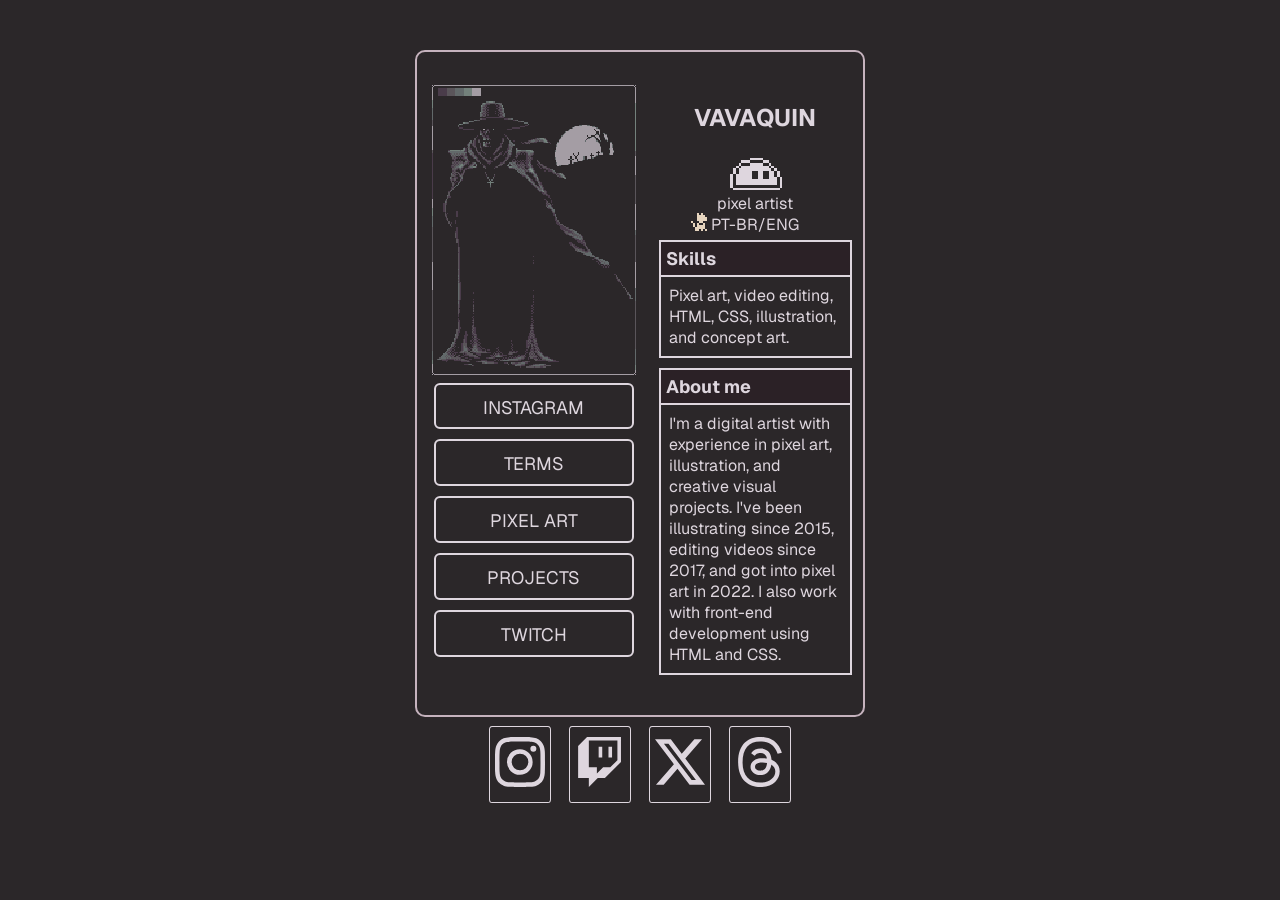
==== index.html @ b7ee1f18 "Update and rename card.html to index.html" ====
<!DOCTYPE html>
<html lang="en">
<head>
    <link rel="icon" href="https://vavaquin.github.io/Index/images/srime.gif" type="image/gif">
    <link rel="preconnect" href="https://fonts.googleapis.com">
    <link rel="preconnect" href="https://fonts.gstatic.com" crossorigin>
    <link href="https://fonts.googleapis.com/css2?family=Geist:wght@100..900&display=swap" rel="stylesheet">
    <link rel="stylesheet" href="style2.css">
    <meta charset="UTF-8">
    <meta name="viewport" content="width=device-width, initial-scale=1.0">
    <title>vavaquin</title>
</head>
<body>

    <!-- <header class="flex-row">
        <div id="menu" class="flex-row">
            <a href="">INSTAGRAM</a>
            <a href="">TWITCH</a>
            <a href="">PIXEL ART</a>
            <a href="">PROJECTS</a>

        </div>
    </header> -->
    <section id="principal" class="flex-row">

        <div id="primeira-fileira" class="flex-column">
             <img class="banner" src="img/cav2.png" alt="">
             <div class="flex-column">
                <a class="button" href="https://www.instagram.com/vavaquin/">INSTAGRAM</a>
                <a class="button" href="">TERMS</a>
            </div>
            <div class="flex-column">
                <a class="button" href="https://vavaquin.github.io/Index/index.html">PIXEL ART</a>
                <a class="button" href="https://vavaquin.github.io/Index/project.html">PROJECTS</a>
                <a class="button" href="https://www.twitch.tv/vavaquin">TWITCH</a>
            </div>
        </div>

        <div id="segunda-fileira" class="flex-column">
            <div class="menu-texto">
                <h1>VAVAQUIN</h1>
                <img class="slime" src="img/1bitslime1.png" alt="">
                <p>pixel artist</p>
                <p class="teste22"><img class="dogin" src="img/dogin.png" alt="">PT-BR/ENG</p>
            </div>
            <div class="menu-texto2">
                <h2>Skills</h2>
                <p>Pixel art, video editing, HTML, CSS, illustration, and concept art.</p>
            </div>
            <div class="menu-texto2">
                <h2>About me</h2>
                <p>I'm a digital artist with experience in pixel art, illustration, and creative visual projects. I've been illustrating since 2015, editing videos since 2017, and got into pixel art in 2022. I also work with front-end development using HTML and CSS.</p>
            </div>
        </div>
        
    </section>
    <div id="inferior" class="flex-row">
            <a class="icon" href="https://www.instagram.com/vavaquin/">
                <svg xmlns="http://www.w3.org/2000/svg" width="50" height="60" fill="#ded6de" class="teste" viewBox="0 0 16 16">
  <path d="M8 0C5.829 0 5.556.01 4.703.048 3.85.088 3.269.222 2.76.42a3.9 3.9 0 0 0-1.417.923A3.9 3.9 0 0 0 .42 2.76C.222 3.268.087 3.85.048 4.7.01 5.555 0 5.827 0 8.001c0 2.172.01 2.444.048 3.297.04.852.174 1.433.372 1.942.205.526.478.972.923 1.417.444.445.89.719 1.416.923.51.198 1.09.333 1.942.372C5.555 15.99 5.827 16 8 16s2.444-.01 3.298-.048c.851-.04 1.434-.174 1.943-.372a3.9 3.9 0 0 0 1.416-.923c.445-.445.718-.891.923-1.417.197-.509.332-1.09.372-1.942C15.99 10.445 16 10.173 16 8s-.01-2.445-.048-3.299c-.04-.851-.175-1.433-.372-1.941a3.9 3.9 0 0 0-.923-1.417A3.9 3.9 0 0 0 13.24.42c-.51-.198-1.092-.333-1.943-.372C10.443.01 10.172 0 7.998 0zm-.717 1.442h.718c2.136 0 2.389.007 3.232.046.78.035 1.204.166 1.486.275.373.145.64.319.92.599s.453.546.598.92c.11.281.24.705.275 1.485.039.843.047 1.096.047 3.231s-.008 2.389-.047 3.232c-.035.78-.166 1.203-.275 1.485a2.5 2.5 0 0 1-.599.919c-.28.28-.546.453-.92.598-.28.11-.704.24-1.485.276-.843.038-1.096.047-3.232.047s-2.39-.009-3.233-.047c-.78-.036-1.203-.166-1.485-.276a2.5 2.5 0 0 1-.92-.598 2.5 2.5 0 0 1-.6-.92c-.109-.281-.24-.705-.275-1.485-.038-.843-.046-1.096-.046-3.233s.008-2.388.046-3.231c.036-.78.166-1.204.276-1.486.145-.373.319-.64.599-.92s.546-.453.92-.598c.282-.11.705-.24 1.485-.276.738-.034 1.024-.044 2.515-.045zm4.988 1.328a.96.96 0 1 0 0 1.92.96.96 0 0 0 0-1.92m-4.27 1.122a4.109 4.109 0 1 0 0 8.217 4.109 4.109 0 0 0 0-8.217m0 1.441a2.667 2.667 0 1 1 0 5.334 2.667 2.667 0 0 1 0-5.334"/></svg>
            </a>
                        <a class="icon" href="https://www.twitch.tv/vavaquin">
                <svg xmlns="http://www.w3.org/2000/svg" width="50" height="60" fill="#ded6de" class="teste" viewBox="0 0 16 16">
  <path d="M3.857 0 1 2.857v10.286h3.429V16l2.857-2.857H9.57L14.714 8V0zm9.714 7.429-2.285 2.285H9l-2 2v-2H4.429V1.143h9.142z"/>
  <path d="M11.857 3.143h-1.143V6.57h1.143zm-3.143 0H7.571V6.57h1.143z"/>
</svg>
            </a>
                                    <a class="icon" href="https://x.com/Vavaquin">
                <svg xmlns="http://www.w3.org/2000/svg" width="50" height="60" fill="#ded6de" class="teste" viewBox="0 0 16 16">
  <path d="M12.6.75h2.454l-5.36 6.142L16 15.25h-4.937l-3.867-5.07-4.425 5.07H.316l5.733-6.57L0 .75h5.063l3.495 4.633L12.601.75Zm-.86 13.028h1.36L4.323 2.145H2.865z"/>
</svg>
            </a>
                                                <a class="icon" href="https://www.threads.com/@vavaquin">
                <svg xmlns="http://www.w3.org/2000/svg" width="50" height="60" fill="#ded6de" class="teste" viewBox="0 0 16 16">
   <path d="M6.321 6.016c-.27-.18-1.166-.802-1.166-.802.756-1.081 1.753-1.502 3.132-1.502.975 0 1.803.327 2.394.948s.928 1.509 1.005 2.644q.492.207.905.484c1.109.745 1.719 1.86 1.719 3.137 0 2.716-2.226 5.075-6.256 5.075C4.594 16 1 13.987 1 7.994 1 2.034 4.482 0 8.044 0 9.69 0 13.55.243 15 5.036l-1.36.353C12.516 1.974 10.163 1.43 8.006 1.43c-3.565 0-5.582 2.171-5.582 6.79 0 4.143 2.254 6.343 5.63 6.343 2.777 0 4.847-1.443 4.847-3.556 0-1.438-1.208-2.127-1.27-2.127-.236 1.234-.868 3.31-3.644 3.31-1.618 0-3.013-1.118-3.013-2.582 0-2.09 1.984-2.847 3.55-2.847.586 0 1.294.04 1.663.114 0-.637-.54-1.728-1.9-1.728-1.25 0-1.566.405-1.967.868ZM8.716 8.19c-2.04 0-2.304.87-2.304 1.416 0 .878 1.043 1.168 1.6 1.168 1.02 0 2.067-.282 2.232-2.423a6.2 6.2 0 0 0-1.528-.161"/>
</svg>
            </a>
        </div>

    
</body>
</html>
---- style2.css ----
:root{
    --cortom01: #2b2729;
    --cortom0: #2b2126;
    --cortom1: #4a3c4a;
    --cortom2: #5a555a;
    --cortom3: #62696a;
    --cortom4: #62696a;
    --cortom5: #a49da4;
    --cortom6: #c5b2bd;
    --cortom7: #ded6de;
    --back1: #181319;
    --back2: #191014;
}
*{
    box-sizing: border-box;
}
body {
    background-color: var(--cortom01);
    font-family: 'Geist', sans-serif;
    margin: 0 auto;
    color: var(--cortom7);
    font-family: 'Geist', sans-serif;

}
/* body {
    background: linear-gradient(270deg, var(--cortom0), var(--cortom01), var(--back1), var(--back2));
    background-size: 1400% 1400%;
    margin: 0 auto;
    font-family: 'Geist', sans-serif;
    animation: gradientAnimation 60s ease infinite;
    color: var(--cortom7);
} */
@keyframes gradientAnimation {
    0% {
      background-position: 0% 50%;
    }
    50% {
      background-position: 100% 50%;
    }
    100% {
      background-position: 0% 50%;
    }
  }
a{
    color: var(--cortom7);
    text-decoration: none;
    margin: 15px;
    font-size: large;
}

header{
    position: relative;
    width: 100%;
    display: flex;
    flex-direction: row;
    align-items: center;
    justify-content: flex-end;
    /* border: var(--cortom6) 2px solid; */
    border-radius: 10px;
    height: 60px;

}

#menu{
    display: flex;
    justify-content: center;
    width: 90vw;
}

header a{
    color: var(--cortom5);
}
header a:hover{
    color: var(--cortom7);
}

header img{
    display: block;
    max-width: 60px;
    position: absolute;
    left: 5%;
}


.flex-row{
    display: flex;
    flex-direction: row;
    justify-content: center;
    align-items: center;
}

.flex-column{
    display: flex;
    flex-direction: column;
    justify-content: center;
    align-items: center;
}



section{
    width: 450px;
    margin: 0 auto;
    margin-top: 50px;
    border: var(--cortom6) 2px solid;
    border-radius: 10px;
    padding: 30px;


}

section .banner{
    width: 100%;
    transition: transform 800ms;
    image-rendering: pixelated;
    border-radius: 5px;
}

.menu-texto{
    /* position: relative; */
    display: flex;
    margin: 0 auto;
    flex-direction: column;
    justify-content: center;
    align-items: center;
    gap: 0;
    margin-bottom: 5px;
}
.menu-texto h1{
    margin-bottom: 0px;
}
.menu-texto p{
    margin: 0;
}
.menu-texto2{
    display: flex;
    flex-direction: column;
    justify-content: center;
    align-items: flex-start;
    width: 100%;
    margin-bottom: 10px;

    border: var(--cortom7) 2px solid;
}
.menu-texto2 h2{
    background-color: var(--cortom0);
    margin: 0;
    padding: 5px;
    font-size: large;
    width: 100%;
    border-bottom: var(--cortom7) 2px solid;
}
.menu-texto2 p{
    padding: 5px;
}
.button{
    display: inline-block;
    color: var(--cortom7);
    width: 200px;
    background-color: rgba(0, 0, 0, 0);
    height: 2.6em;
    line-height: 2.5em;
    margin: 5px;
    position: relative;
    cursor: pointer;
    overflow: hidden;
    border: 2px solid var(--cortom7);
    transform: color 500ms;
    z-index: 1;
    border-radius: 6px;
    text-align: center;
}
.button:before {
    content: "";
    position: absolute;
    z-index: -1;
    background-color: var(--cortom7);
    height: 150px;
    width: 200px;
    border-radius: 00%;
    
}
.button:hover {
transition: color 700ms;
 color: var(--cortom1);;
}
.button:before {
  top: 100%;
  left: 0%;
  transition: all 0.7s;
  
}

#primeira-fileira{
    flex: 1 0 50%;

}
#segunda-fileira{
    flex: 1 0 50%;
}

.button:hover:before {
    top: -0px;
    left: -0px;
}
.button:active:before {
    background-color: var(--cortom5);
    transition: background 0s;
}
#contact{
    height: 60px;
    line-height: 25px;
}

.icon{
    background-color: var(--cortom01);
    padding: 5px;
    border: var(--cortom7) 1px solid;
    border-radius: 5%;
}
#principal{
    gap: 20px;
    align-items: start;
}

#inferior a{
    margin: 9px;
    transition: transform 200ms;
}
#inferior a:hover{
    transform: scale(1.05);
}
.slime{
    width: 60px;
    image-rendering: pixelated;
}


@media (max-width: 600px) {
    header img{
        display: none;
    }
}

p{
    margin: 3px;
}
.teste22{
    position: relative;
}

.dogin{
    image-rendering: pixelated;
    width: 20px;
    position: absolute;
    left: -22px;
    top: -5px;
    transition: transform 1200ms;
}
.dogin:hover{
    content: url(img/dogin2.png);
    transform: scale(1.1);
}
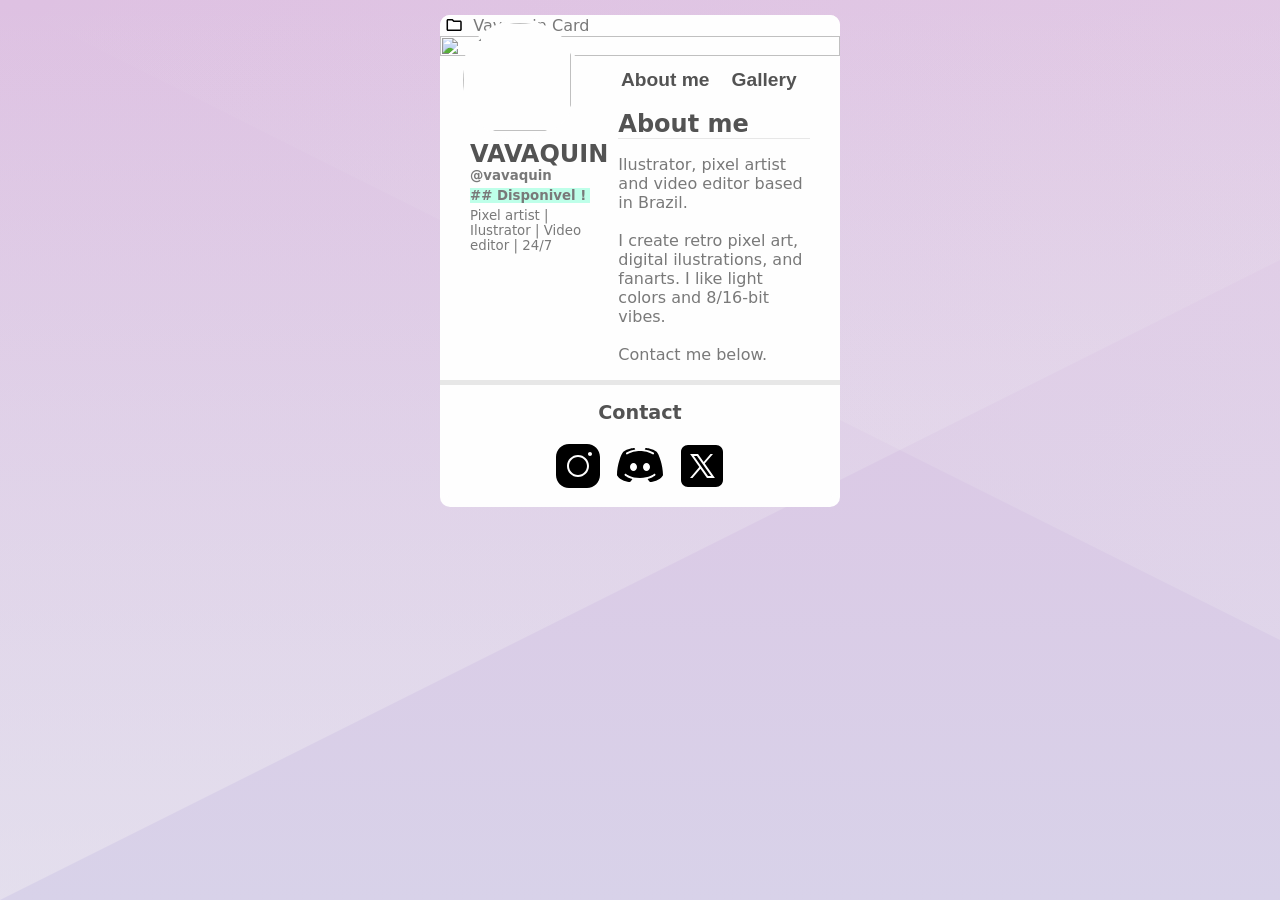
==== commit 5cb8d17e: "Add files via upload" ====
--- a/index.html
+++ b/index.html
@@ -1,82 +1,98 @@
 <!DOCTYPE html>
 <html lang="en">
 <head>
-    <link rel="icon" href="https://vavaquin.github.io/Index/images/srime.gif" type="image/gif">
-    <link rel="preconnect" href="https://fonts.googleapis.com">
-    <link rel="preconnect" href="https://fonts.gstatic.com" crossorigin>
-    <link href="https://fonts.googleapis.com/css2?family=Geist:wght@100..900&display=swap" rel="stylesheet">
-    <link rel="stylesheet" href="style2.css">
     <meta charset="UTF-8">
     <meta name="viewport" content="width=device-width, initial-scale=1.0">
-    <title>vavaquin</title>
+    <title>Card</title>
+    <link rel="stylesheet" href="style.css">
+    <link rel="preconnect" href="https://fonts.googleapis.com">
+<link rel="preconnect" href="https://fonts.gstatic.com" crossorigin>
+<link href="https://fonts.googleapis.com/css2?family=Nunito:ital,wght@0,200..1000;1,200..1000&family=Roboto:ital,wght@0,100..900;1,100..900&family=Varela+Round&display=swap" rel="stylesheet">
 </head>
 <body>
+    <section>
+            <div id="image-modal">
+        <span id="close-modal">&times;</span>
+        <img id="modal-image" src="" alt="Imagem1">
+    </div>
+        
+        <header>
+            <svg xmlns="http://www.w3.org/2000/svg" x="0px" y="0px" width="20px" height="20px" viewBox="0 0 24 24">
+<path d="M 4 4 C 2.9057453 4 2 4.9057453 2 6 L 2 18 C 2 19.094255 2.9057453 20 4 20 L 20 20 C 21.094255 20 22 19.094255 22 18 L 22 8 C 22 6.9057453 21.094255 6 20 6 L 12 6 L 10 4 L 4 4 z M 4 6 L 9.171875 6 L 11.171875 8 L 20 8 L 20 18 L 4 18 L 4 6 z"></path>
+</svg><p>Vavaquin Card</p>
+        </header>
+        <div id="Banner">
+            <img src="images/11.png" alt="">
+        </div>
+        <div id="Home">
+            <div class="menu1">
+                <div id="pic">                
+                    <div id="profilePic">
+                        <img src="images/profile.png" alt="">
+                    </div>
+                </div>
+                <div class="menu11">
+                    <button id="aboutme">About me</button>
+                    <button id="gallery">Gallery</button>        
+                </div>
+            </div>
+            <div id="container">
+                <div class="cm1">
+                    <h1>VAVAQUIN</h1>
+                    <h3>@vavaquin</h3>
+                    <h3 class="on">## Disponivel !</h3>
+                    <!-- <h3 class="off">Ocupado</h3> -->
+                    <p>Pixel artist | Ilustrator | Video editor | 24/7</p>
+                    <img class="fuwafuwa" src="images/desenhand1o.png" alt="">
 
-    <!-- <header class="flex-row">
-        <div id="menu" class="flex-row">
-            <a href="">INSTAGRAM</a>
-            <a href="">TWITCH</a>
-            <a href="">PIXEL ART</a>
-            <a href="">PROJECTS</a>
+                </div>
+                <div class="cm2">
+                    <h1>About me</h1>
+                    <p>Ilustrator, pixel artist and video editor based in Brazil.<br><br> I create retro pixel art, digital ilustrations, and fanarts.
+                        I like light colors and 8/16-bit vibes. <br><br> Contact me below.
+                    </p>
+                </div>
+            </div>
+            <div id="gallerypage">
+                <img src="images/profile.png" alt="">
+                <img src="images/anabanana.png" alt="">
+                <img class="pixelart" src="images/a.png" alt="">
+                <img class="pixelart" src="images/witch.png" alt="">
+                <img class="pixelart" src="images/Jinh Roh211.png" alt="">
+                <img class="pixelart" src="images/Raposar.png" alt="">
+                <img class="pixelart" src="images/sLA.gif" alt="">
+                <img src="images/rab1.png" alt="">
 
-        </div>
-    </header> -->
-    <section id="principal" class="flex-row">
-
-        <div id="primeira-fileira" class="flex-column">
-             <img class="banner" src="img/cav2.png" alt="">
-             <div class="flex-column">
-                <a class="button" href="https://www.instagram.com/vavaquin/">INSTAGRAM</a>
-                <a class="button" href="">TERMS</a>
-            </div>
-            <div class="flex-column">
-                <a class="button" href="https://vavaquin.github.io/Index/index.html">PIXEL ART</a>
-                <a class="button" href="https://vavaquin.github.io/Index/project.html">PROJECTS</a>
-                <a class="button" href="https://www.twitch.tv/vavaquin">TWITCH</a>
             </div>
         </div>
-
-        <div id="segunda-fileira" class="flex-column">
-            <div class="menu-texto">
-                <h1>VAVAQUIN</h1>
-                <img class="slime" src="img/1bitslime1.png" alt="">
-                <p>pixel artist</p>
-                <p class="teste22"><img class="dogin" src="img/dogin.png" alt="">PT-BR/ENG</p>
+            <div class="cm11">
+                <h1>Contact</h1>
+                <div class="contact">
+                    <a href="https://www.instagram.com/vavaquin/">                    
+                        <button>
+                            <svg xmlns="http://www.w3.org/2000/svg" x="0px" y="0px" width="50" height="50" viewBox="0 0 50 50">
+        <path d="M 16 3 C 8.83 3 3 8.83 3 16 L 3 34 C 3 41.17 8.83 47 16 47 L 34 47 C 41.17 47 47 41.17 47 34 L 47 16 C 47 8.83 41.17 3 34 3 L 16 3 z M 37 11 C 38.1 11 39 11.9 39 13 C 39 14.1 38.1 15 37 15 C 35.9 15 35 14.1 35 13 C 35 11.9 35.9 11 37 11 z M 25 14 C 31.07 14 36 18.93 36 25 C 36 31.07 31.07 36 25 36 C 18.93 36 14 31.07 14 25 C 14 18.93 18.93 14 25 14 z M 25 16 C 20.04 16 16 20.04 16 25 C 16 29.96 20.04 34 25 34 C 29.96 34 34 29.96 34 25 C 34 20.04 29.96 16 25 16 z"></path>
+    </svg>
+                        </button>
+                    </a>
+                    <a href="https://discord.com/users/VAVAQUIN">
+                        <button>
+                        <svg xmlns="http://www.w3.org/2000/svg" x="0px" y="0px" width="50" height="50" viewBox="0 0 50 50">
+<path d="M 41.625 10.769531 C 37.644531 7.566406 31.347656 7.023438 31.078125 7.003906 C 30.660156 6.96875 30.261719 7.203125 30.089844 7.589844 C 30.074219 7.613281 29.9375 7.929688 29.785156 8.421875 C 32.417969 8.867188 35.652344 9.761719 38.578125 11.578125 C 39.046875 11.867188 39.191406 12.484375 38.902344 12.953125 C 38.710938 13.261719 38.386719 13.429688 38.050781 13.429688 C 37.871094 13.429688 37.6875 13.378906 37.523438 13.277344 C 32.492188 10.15625 26.210938 10 25 10 C 23.789063 10 17.503906 10.15625 12.476563 13.277344 C 12.007813 13.570313 11.390625 13.425781 11.101563 12.957031 C 10.808594 12.484375 10.953125 11.871094 11.421875 11.578125 C 14.347656 9.765625 17.582031 8.867188 20.214844 8.425781 C 20.0625 7.929688 19.925781 7.617188 19.914063 7.589844 C 19.738281 7.203125 19.34375 6.960938 18.921875 7.003906 C 18.652344 7.023438 12.355469 7.566406 8.320313 10.8125 C 6.214844 12.761719 2 24.152344 2 34 C 2 34.175781 2.046875 34.34375 2.132813 34.496094 C 5.039063 39.605469 12.972656 40.941406 14.78125 41 C 14.789063 41 14.800781 41 14.8125 41 C 15.132813 41 15.433594 40.847656 15.621094 40.589844 L 17.449219 38.074219 C 12.515625 36.800781 9.996094 34.636719 9.851563 34.507813 C 9.4375 34.144531 9.398438 33.511719 9.765625 33.097656 C 10.128906 32.683594 10.761719 32.644531 11.175781 33.007813 C 11.234375 33.0625 15.875 37 25 37 C 34.140625 37 38.78125 33.046875 38.828125 33.007813 C 39.242188 32.648438 39.871094 32.683594 40.238281 33.101563 C 40.601563 33.515625 40.5625 34.144531 40.148438 34.507813 C 40.003906 34.636719 37.484375 36.800781 32.550781 38.074219 L 34.378906 40.589844 C 34.566406 40.847656 34.867188 41 35.1875 41 C 35.199219 41 35.210938 41 35.21875 41 C 37.027344 40.941406 44.960938 39.605469 47.867188 34.496094 C 47.953125 34.34375 48 34.175781 48 34 C 48 24.152344 43.785156 12.761719 41.625 10.769531 Z M 18.5 30 C 16.566406 30 15 28.210938 15 26 C 15 23.789063 16.566406 22 18.5 22 C 20.433594 22 22 23.789063 22 26 C 22 28.210938 20.433594 30 18.5 30 Z M 31.5 30 C 29.566406 30 28 28.210938 28 26 C 28 23.789063 29.566406 22 31.5 22 C 33.433594 22 35 23.789063 35 26 C 35 28.210938 33.433594 30 31.5 30 Z"></path>
+</svg>
+                        </button>
+                    </a>
+                    <a href="https://x.com/Vavaquin">
+                        <button>
+                            <svg xmlns="http://www.w3.org/2000/svg" x="0px" y="0px" width="50" height="50" viewBox="0 0 50 50">
+    <path d="M 11 4 C 7.134 4 4 7.134 4 11 L 4 39 C 4 42.866 7.134 46 11 46 L 39 46 C 42.866 46 46 42.866 46 39 L 46 11 C 46 7.134 42.866 4 39 4 L 11 4 z M 13.085938 13 L 21.023438 13 L 26.660156 21.009766 L 33.5 13 L 36 13 L 27.789062 22.613281 L 37.914062 37 L 29.978516 37 L 23.4375 27.707031 L 15.5 37 L 13 37 L 22.308594 26.103516 L 13.085938 13 z M 16.914062 15 L 31.021484 35 L 34.085938 35 L 19.978516 15 L 16.914062 15 z"></path></svg>
+                        </button>
+                    </a>
+                </div>
             </div>
-            <div class="menu-texto2">
-                <h2>Skills</h2>
-                <p>Pixel art, video editing, HTML, CSS, illustration, and concept art.</p>
-            </div>
-            <div class="menu-texto2">
-                <h2>About me</h2>
-                <p>I'm a digital artist with experience in pixel art, illustration, and creative visual projects. I've been illustrating since 2015, editing videos since 2017, and got into pixel art in 2022. I also work with front-end development using HTML and CSS.</p>
-            </div>
-        </div>
-        
     </section>
-    <div id="inferior" class="flex-row">
-            <a class="icon" href="https://www.instagram.com/vavaquin/">
-                <svg xmlns="http://www.w3.org/2000/svg" width="50" height="60" fill="#ded6de" class="teste" viewBox="0 0 16 16">
-  <path d="M8 0C5.829 0 5.556.01 4.703.048 3.85.088 3.269.222 2.76.42a3.9 3.9 0 0 0-1.417.923A3.9 3.9 0 0 0 .42 2.76C.222 3.268.087 3.85.048 4.7.01 5.555 0 5.827 0 8.001c0 2.172.01 2.444.048 3.297.04.852.174 1.433.372 1.942.205.526.478.972.923 1.417.444.445.89.719 1.416.923.51.198 1.09.333 1.942.372C5.555 15.99 5.827 16 8 16s2.444-.01 3.298-.048c.851-.04 1.434-.174 1.943-.372a3.9 3.9 0 0 0 1.416-.923c.445-.445.718-.891.923-1.417.197-.509.332-1.09.372-1.942C15.99 10.445 16 10.173 16 8s-.01-2.445-.048-3.299c-.04-.851-.175-1.433-.372-1.941a3.9 3.9 0 0 0-.923-1.417A3.9 3.9 0 0 0 13.24.42c-.51-.198-1.092-.333-1.943-.372C10.443.01 10.172 0 7.998 0zm-.717 1.442h.718c2.136 0 2.389.007 3.232.046.78.035 1.204.166 1.486.275.373.145.64.319.92.599s.453.546.598.92c.11.281.24.705.275 1.485.039.843.047 1.096.047 3.231s-.008 2.389-.047 3.232c-.035.78-.166 1.203-.275 1.485a2.5 2.5 0 0 1-.599.919c-.28.28-.546.453-.92.598-.28.11-.704.24-1.485.276-.843.038-1.096.047-3.232.047s-2.39-.009-3.233-.047c-.78-.036-1.203-.166-1.485-.276a2.5 2.5 0 0 1-.92-.598 2.5 2.5 0 0 1-.6-.92c-.109-.281-.24-.705-.275-1.485-.038-.843-.046-1.096-.046-3.233s.008-2.388.046-3.231c.036-.78.166-1.204.276-1.486.145-.373.319-.64.599-.92s.546-.453.92-.598c.282-.11.705-.24 1.485-.276.738-.034 1.024-.044 2.515-.045zm4.988 1.328a.96.96 0 1 0 0 1.92.96.96 0 0 0 0-1.92m-4.27 1.122a4.109 4.109 0 1 0 0 8.217 4.109 4.109 0 0 0 0-8.217m0 1.441a2.667 2.667 0 1 1 0 5.334 2.667 2.667 0 0 1 0-5.334"/></svg>
-            </a>
-                        <a class="icon" href="https://www.twitch.tv/vavaquin">
-                <svg xmlns="http://www.w3.org/2000/svg" width="50" height="60" fill="#ded6de" class="teste" viewBox="0 0 16 16">
-  <path d="M3.857 0 1 2.857v10.286h3.429V16l2.857-2.857H9.57L14.714 8V0zm9.714 7.429-2.285 2.285H9l-2 2v-2H4.429V1.143h9.142z"/>
-  <path d="M11.857 3.143h-1.143V6.57h1.143zm-3.143 0H7.571V6.57h1.143z"/>
-</svg>
-            </a>
-                                    <a class="icon" href="https://x.com/Vavaquin">
-                <svg xmlns="http://www.w3.org/2000/svg" width="50" height="60" fill="#ded6de" class="teste" viewBox="0 0 16 16">
-  <path d="M12.6.75h2.454l-5.36 6.142L16 15.25h-4.937l-3.867-5.07-4.425 5.07H.316l5.733-6.57L0 .75h5.063l3.495 4.633L12.601.75Zm-.86 13.028h1.36L4.323 2.145H2.865z"/>
-</svg>
-            </a>
-                                                <a class="icon" href="https://www.threads.com/@vavaquin">
-                <svg xmlns="http://www.w3.org/2000/svg" width="50" height="60" fill="#ded6de" class="teste" viewBox="0 0 16 16">
-   <path d="M6.321 6.016c-.27-.18-1.166-.802-1.166-.802.756-1.081 1.753-1.502 3.132-1.502.975 0 1.803.327 2.394.948s.928 1.509 1.005 2.644q.492.207.905.484c1.109.745 1.719 1.86 1.719 3.137 0 2.716-2.226 5.075-6.256 5.075C4.594 16 1 13.987 1 7.994 1 2.034 4.482 0 8.044 0 9.69 0 13.55.243 15 5.036l-1.36.353C12.516 1.974 10.163 1.43 8.006 1.43c-3.565 0-5.582 2.171-5.582 6.79 0 4.143 2.254 6.343 5.63 6.343 2.777 0 4.847-1.443 4.847-3.556 0-1.438-1.208-2.127-1.27-2.127-.236 1.234-.868 3.31-3.644 3.31-1.618 0-3.013-1.118-3.013-2.582 0-2.09 1.984-2.847 3.55-2.847.586 0 1.294.04 1.663.114 0-.637-.54-1.728-1.9-1.728-1.25 0-1.566.405-1.967.868ZM8.716 8.19c-2.04 0-2.304.87-2.304 1.416 0 .878 1.043 1.168 1.6 1.168 1.02 0 2.067-.282 2.232-2.423a6.2 6.2 0 0 0-1.528-.161"/>
-</svg>
-            </a>
-        </div>
-
+    <script src="menu.js"></script>
+    <script src="picup.js"></script>
     
 </body>
-</html>
+</html>
--- a/style.css
+++ b/style.css
@@ -0,0 +1,351 @@
+*{
+    box-sizing: border-box;
+}
+button{
+    background-color: none;
+    border: none;
+    background: none;
+    font-size: larger;
+    font-weight: bold;
+    color: var(--cf1);
+    transition: ease-in-out 300ms;
+    margin-left: 5px;
+}
+.pixelart{
+    image-rendering: pixelated;
+}
+
+img{
+    width: 100%;
+    background: none;
+    background-color: none;
+}
+:root{
+    --cw0: #FEFEFE;
+    --cw1: #FEFEFE;
+    --cw2: #E7E7E7;
+    --cw22: #efebf1;
+    --cw3: #DEC1E2;
+    --cw4: #D8D2E9;
+    --cf: #797979;
+    --cf1: #535353;
+    --cf2: #9b9b9b;
+}
+
+body{
+    font-family: system-ui, -apple-system, BlinkMacSystemFont, 'Segoe UI', Roboto, Oxygen, Ubuntu, Cantarell, 'Open Sans', 'Helvetica Neue', sans-serif;
+    color: var(--cf);
+    /* background-color: var(--cw4); */
+    margin: 0 auto;
+    background-color: var(cw3);
+    background-image: url("data:image/svg+xml,%3Csvg xmlns='http://www.w3.org/2000/svg' width='100%25' height='100%25' viewBox='0 0 2 1'%3E%3Cdefs%3E%3ClinearGradient id='a' gradientUnits='userSpaceOnUse' x1='0' x2='0' y1='0' y2='1'%3E%3Cstop offset='0' stop-color='%23DEC1E2'/%3E%3Cstop offset='1' stop-color='%23D8D2E9'/%3E%3C/linearGradient%3E%3ClinearGradient id='b' gradientUnits='userSpaceOnUse' x1='0' y1='0' x2='0' y2='1'%3E%3Cstop offset='0' stop-color='%23EFEBF1' stop-opacity='0'/%3E%3Cstop offset='1' stop-color='%23EFEBF1' stop-opacity='1'/%3E%3C/linearGradient%3E%3ClinearGradient id='c' gradientUnits='userSpaceOnUse' x1='0' y1='0' x2='2' y2='2'%3E%3Cstop offset='0' stop-color='%23EFEBF1' stop-opacity='0'/%3E%3Cstop offset='1' stop-color='%23EFEBF1' stop-opacity='1'/%3E%3C/linearGradient%3E%3C/defs%3E%3Crect x='0' y='0' fill='url(%23a)' width='2' height='1'/%3E%3Cg fill-opacity='0.5'%3E%3Cpolygon fill='url(%23b)' points='0 1 0 0 2 0'/%3E%3Cpolygon fill='url(%23c)' points='2 1 2 0 0 0'/%3E%3C/g%3E%3C/svg%3E");
+    background-attachment: fixed;
+    background-size: cover;
+}
+
+section{
+    width: 400px;
+    background-color: var(--cw1);
+    margin: 0 auto;
+    display: flex;
+    flex-direction: column;
+    align-items: center;
+    margin-top: 15px;
+    border-radius: 10px;
+}
+
+header{
+    background-color: var(--cw1);
+    text-align: left;
+    width: 100%;
+    display: flex;
+    flex-direction: row;
+    justify-content: center;
+    border-radius: 10px;
+}
+header svg{
+    margin-left: 5px;
+}
+header p{
+    margin: 0 auto;
+    width: 100%;
+    margin: 1px;
+    margin-left: 10px;
+    margin-bottom: 1px;
+
+}
+header button{
+    background-color: none;
+    border: none;
+    background: none;
+    font-size: larger;
+    font-weight: bold;
+    margin: 0px 20px;
+    color: var(--cf);
+    transition: ease-in-out 300ms;
+}
+header button:hover{
+    transform: scale(1.02);
+    color: var(--cf2);
+}
+
+#Banner{
+    width: 100%;
+}
+
+#Banner img{
+    width: 100%;
+    height: 100%;
+    object-fit: cover;
+}
+
+#home {
+    width: 100%;
+    background-color: var(--cw1);
+    margin: 0 auto;
+    display: flex;
+    flex-direction: column;
+    align-items: center;
+}
+
+.menu1{
+    color: var(--cf);
+    position: relative;
+    width: 400px;
+    height: 40px;
+    display: flex;
+    flex-direction: row;
+    justify-content: center;
+    align-items: center;
+    background-color: var(--cw1);
+}
+
+.menu1 button{
+    background-color: none;
+    border: none;
+    background: none;
+    font-size: larger;
+    font-weight: bold;
+    color: var(--cf1);
+    transition: ease-in-out 300ms;
+    margin-right: 0px;
+}
+.menu1 button:hover{
+    transform: scale(1.02);
+    color: var(--cf2);
+}
+.menu11{
+    width: 50%;
+    position: relative;
+    left: -10px;
+}
+#pic{
+    width: 40%;
+    position: relative;
+    display: block;
+    transition: ease-in-out 300ms;
+}
+
+#profilePic{
+    position: absolute;
+    left: 0px;
+    top: -60px;
+    display: flex;
+    justify-content: center;
+    align-items: center;
+    background-color: var(--cw1);
+    width: 120px;
+    height: 120px;
+    border-radius: 100%;
+    margin: 0 auto;
+}
+#profilePic img{
+    object-fit: cover;
+    width: 95%;
+    height: 95%;
+    border-radius: 100%;
+}
+
+#container{
+
+    margin: 0 auto;
+    margin-top: 5px;
+    width: 90%;
+    display: flex;
+    flex-direction: row;
+    justify-content: center;
+    padding-top: 5px;
+    transition: ease-out 300ms;
+}
+
+.cm1{
+    background-color: none ;
+    width: 40%;
+    margin-top: 30px;
+    margin-right: 0px;
+    margin-left: 5px;
+    display: flex;
+    flex-direction: column;
+    align-items: flex-start;
+    
+}
+.cm1 h1{
+    margin: 0 auto;
+    width: 100%;
+    margin-left: 5px;
+    font-size: x-large;
+    color: var(--cf1);
+
+}
+.cm1 h3{
+    margin: 0 auto;
+    /* width: 100%; */
+    margin-left: 5px;
+    font-size: smaller;
+    margin-bottom: 5px;
+}
+.cm1 p{
+    width: 100%;
+    margin: 0 auto;
+    margin-left: 5px;
+    margin-right: 5px;
+    font-size: smaller;
+}
+.cm2{
+    background-color: var(--cw0);
+    width: 60%;
+    margin-left: 5px;
+    margin-right: 5px;
+    margin-top: 0px;
+    padding-left: 5px;
+    padding-right: 5px;
+}
+.cm2 h1{
+    color: var(--cf1);
+    margin: 0 0;
+    border-bottom: 1px solid var(--cw2);
+}
+.cm2 p{
+    text-align: left;
+}
+
+
+.cm11{
+    display: flex;
+    flex-direction: column;
+    background-color: var(--cw1);
+    width: 100%;
+    margin: 0 auto;
+    border-top: 5px solid var(--cw2);
+    align-items: center;
+    border-radius: 0px 0px 10px 10px;
+    margin-bottom: 10px;
+}
+.cm11 h1{
+    text-align: left;
+    font-size: larger;
+    color: var(--cf1);
+}
+.cm11 button{
+    text-align: left;
+    background: none;
+    width: 100%;
+    border-radius: 0%;
+    border: none;
+    font-size: larger;
+    font-weight: bold;
+    margin: 0 auto;
+    margin-bottom: 0px;
+    margin-top: 0px;
+    color: var(--cf);
+    transition: ease-in-out 300ms;
+}
+.cm11 button:hover{
+    transform: scale(1.02);
+    background-color: var(--cw0);
+    color: var(--cf2);
+}
+
+
+.contact{
+    display: flex;
+    flex-direction: row;
+}
+
+
+.fuwafuwa{
+    padding: 5px;
+}
+
+.on{
+    background-color: lab(92.04% -45.52 9.71 / 0.5);
+    padding-right: 4px;
+
+}
+.off{
+    background-color: rgb(255, 127, 127);
+    padding-right: 4px;
+    color: var(--cf1);
+
+}
+
+#gallerypage{
+    padding: 5px;
+    width: 100%;
+    height: 100%;
+    display: grid;
+    gap: 5px;
+    grid-template-columns: repeat(2, 1fr);
+    transition: ease-out 300ms;
+}
+#gallerypage img {
+    width: 100%;
+    height: 100%;
+    display: block;
+    object-fit: cover;
+    border-radius: 5px;
+    transition: ease-in-out 300ms;
+}
+#gallerypage img:hover{
+    transform: scale(1.02);
+}
+/* para edição */
+
+#container{
+    display: none;
+}
+
+
+#image-modal {
+    display: none;
+    position: fixed;
+    top: 0;
+    left: 0;
+    width: 100%;
+    height: 100%;
+    background-color: rgba(0, 0, 0, 0.8);
+    justify-content: center;
+    align-items: center;
+    z-index: 1000;
+}
+
+#image-modal img {
+    max-width: 90%;
+    max-height: 90%;
+    object-fit: contain;
+}
+
+#close-modal {
+    position: absolute;
+    top: 20px;
+    right: 20px;
+    font-size: 30px;
+    color: white;
+    cursor: pointer;
+    transition: transform 0.2s, color 0.2s;
+}
+
+#close-modal:hover {
+    color: red;
+    transform: scale(1.2);
+}
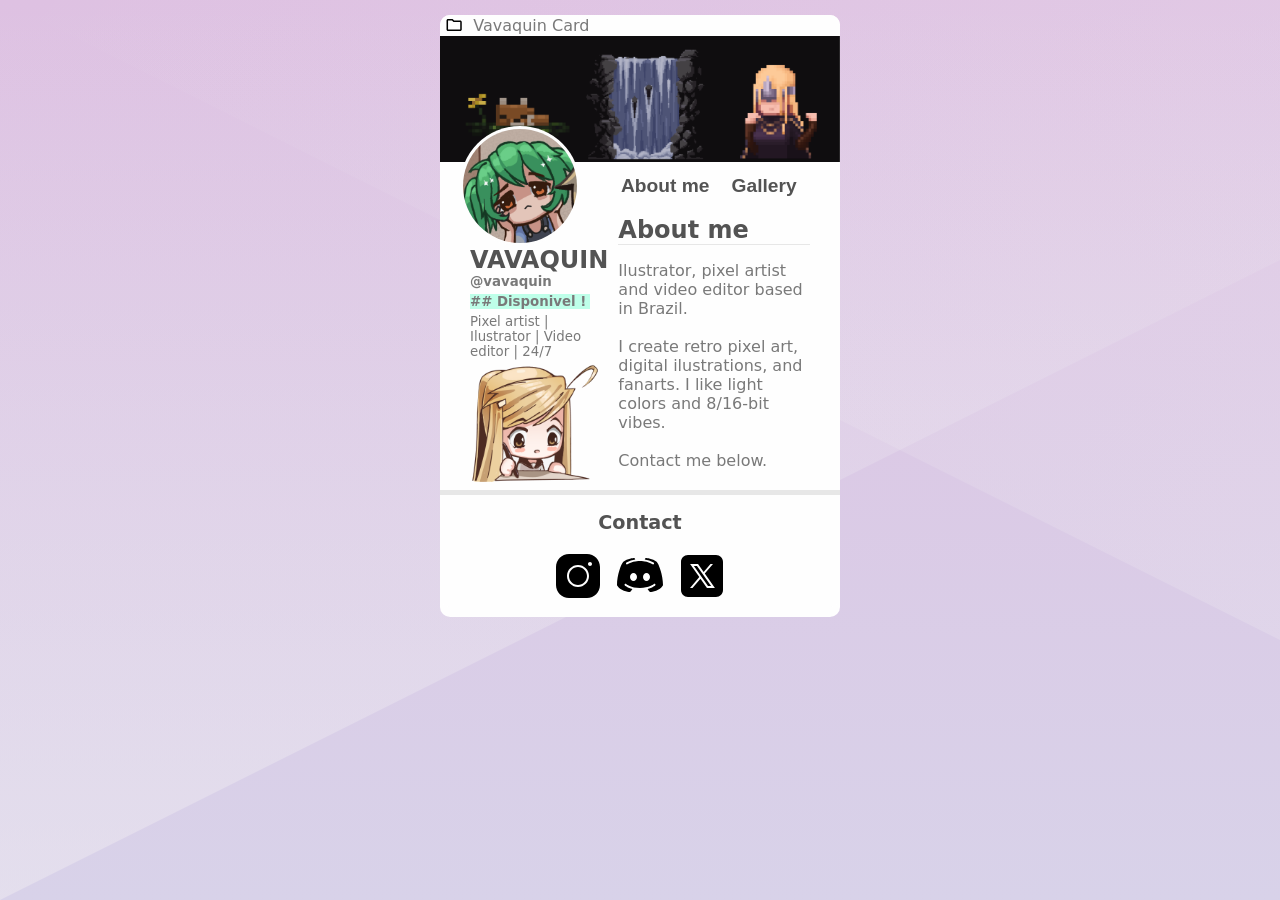
==== commit ade4c243: "Add files via upload" ====
--- a/index.html
+++ b/index.html
@@ -4,6 +4,7 @@
     <meta charset="UTF-8">
     <meta name="viewport" content="width=device-width, initial-scale=1.0">
     <title>Card</title>
+    <link rel="icon" href="https://vavaquin.github.io/Index/images/srime.gif" type="image/gif">
     <link rel="stylesheet" href="style.css">
     <link rel="preconnect" href="https://fonts.googleapis.com">
 <link rel="preconnect" href="https://fonts.gstatic.com" crossorigin>
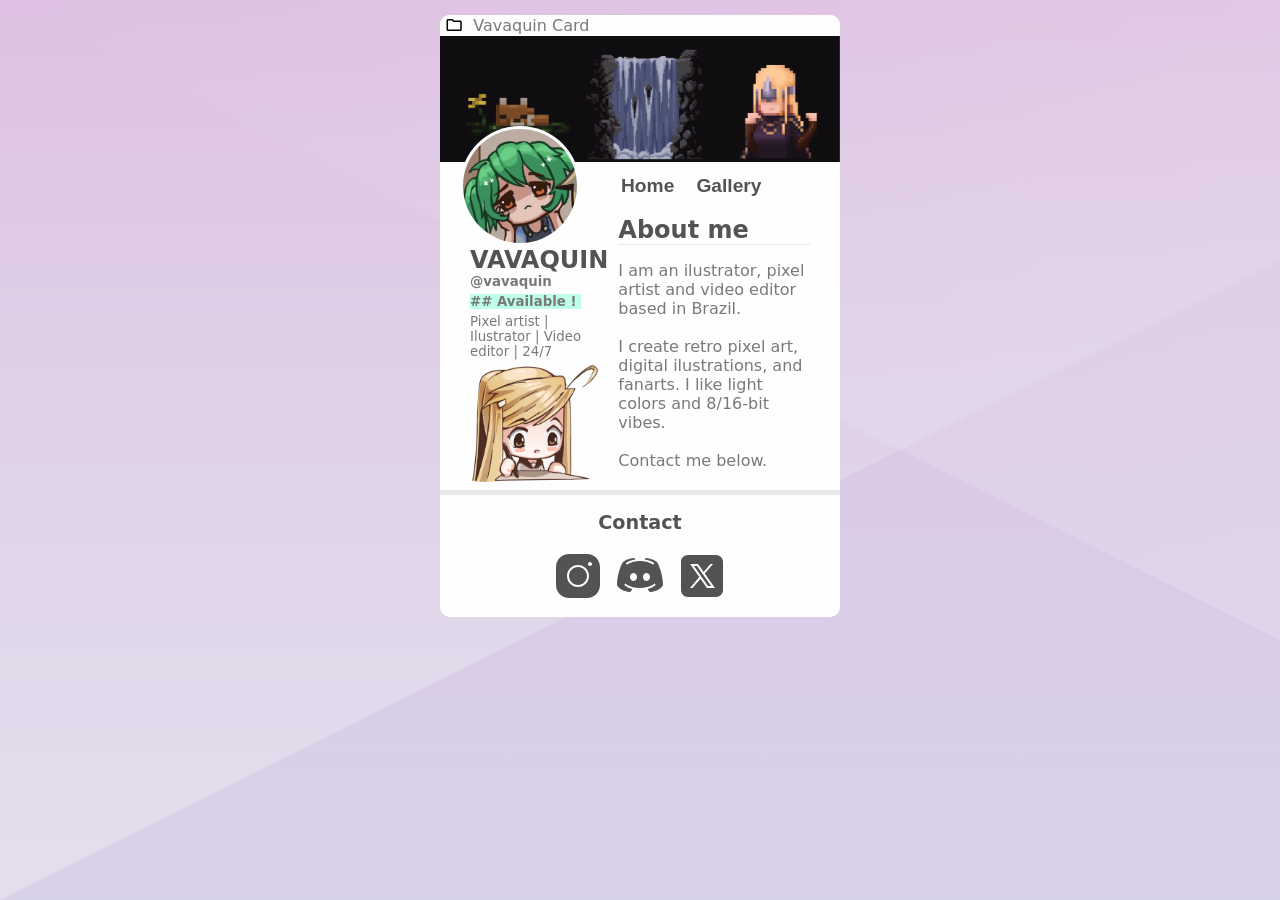
==== commit 33503f48: "Add files via upload" ====
--- a/index.html
+++ b/index.html
@@ -33,7 +33,7 @@
                     </div>
                 </div>
                 <div class="menu11">
-                    <button id="aboutme">About me</button>
+                    <button id="aboutme">Home</button>
                     <button id="gallery">Gallery</button>        
                 </div>
             </div>
@@ -41,7 +41,7 @@
                 <div class="cm1">
                     <h1>VAVAQUIN</h1>
                     <h3>@vavaquin</h3>
-                    <h3 class="on">## Disponivel !</h3>
+                    <h3 class="on">## Available !</h3>
                     <!-- <h3 class="off">Ocupado</h3> -->
                     <p>Pixel artist | Ilustrator | Video editor | 24/7</p>
                     <img class="fuwafuwa" src="images/desenhand1o.png" alt="">
@@ -49,7 +49,7 @@
                 </div>
                 <div class="cm2">
                     <h1>About me</h1>
-                    <p>Ilustrator, pixel artist and video editor based in Brazil.<br><br> I create retro pixel art, digital ilustrations, and fanarts.
+                    <p>I am an ilustrator, pixel artist and video editor based in Brazil.<br><br> I create retro pixel art, digital ilustrations, and fanarts.
                         I like light colors and 8/16-bit vibes. <br><br> Contact me below.
                     </p>
                 </div>
--- a/style.css
+++ b/style.css
@@ -259,11 +259,13 @@
     margin-top: 0px;
     color: var(--cf);
     transition: ease-in-out 300ms;
+    fill: var(--cf1);
 }
 .cm11 button:hover{
     transform: scale(1.02);
     background-color: var(--cw0);
     color: var(--cf2);
+    fill: var(--cf2);
 }
 
 
@@ -348,4 +350,16 @@
 #close-modal:hover {
     color: red;
     transform: scale(1.2);
+}
+
+@media screen and (max-width: 400px) {
+    section {
+        max-width: clamp(200px, 100vw, 400px);
+    }
+    .menu1{
+        max-width: clamp(200px, 100vw, 400px);
+    }
+    .menu11 button{
+        font-size: medium;
+    }
 }
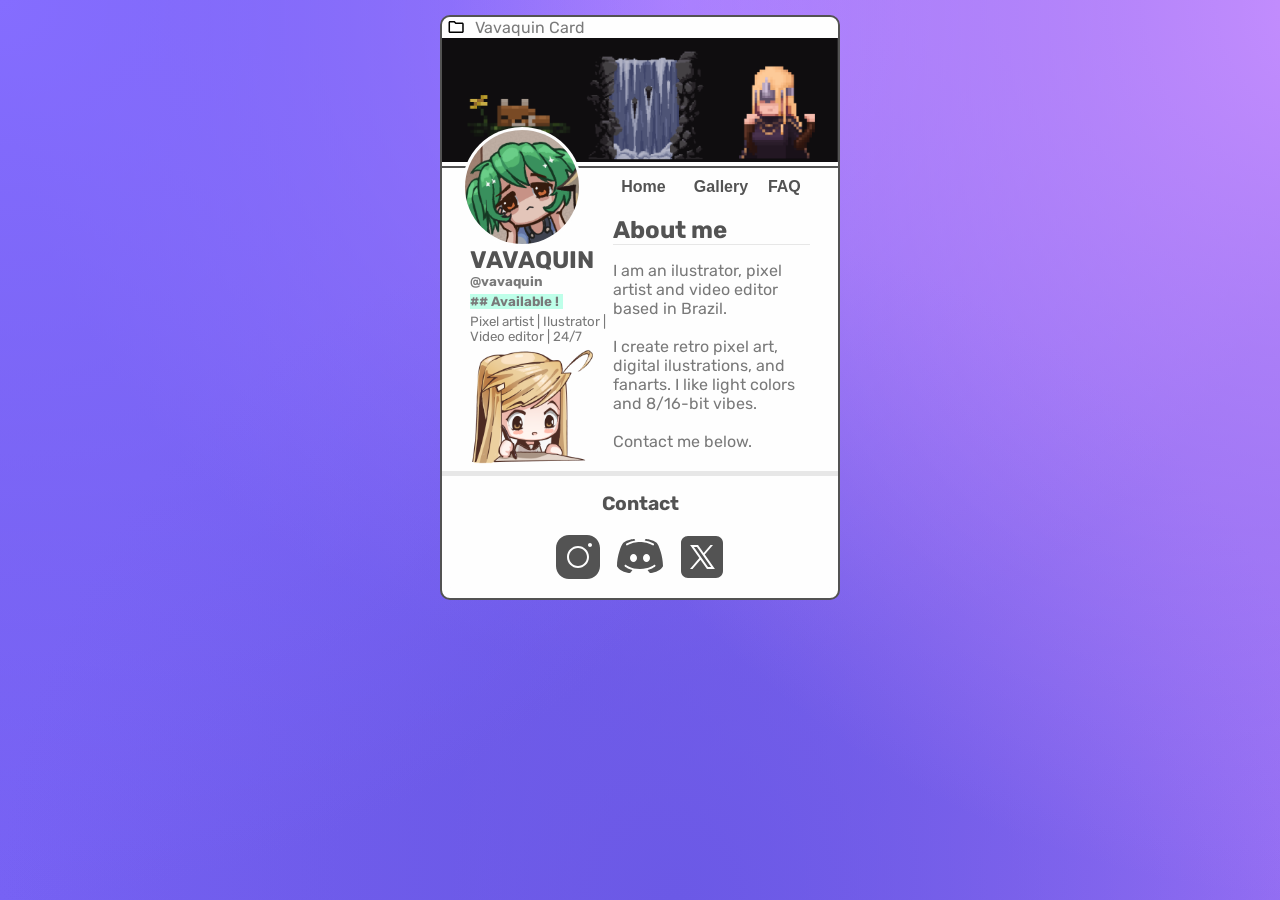
==== commit 406d6506: "Add files via upload" ====
--- a/index.html
+++ b/index.html
@@ -8,7 +8,7 @@
     <link rel="stylesheet" href="style.css">
     <link rel="preconnect" href="https://fonts.googleapis.com">
 <link rel="preconnect" href="https://fonts.gstatic.com" crossorigin>
-<link href="https://fonts.googleapis.com/css2?family=Nunito:ital,wght@0,200..1000;1,200..1000&family=Roboto:ital,wght@0,100..900;1,100..900&family=Varela+Round&display=swap" rel="stylesheet">
+<link href="https://fonts.googleapis.com/css2?family=Rubik:wght@300;400;500;700&display=swap" rel="stylesheet">
 </head>
 <body>
     <section>
@@ -34,7 +34,8 @@
                 </div>
                 <div class="menu11">
                     <button id="aboutme">Home</button>
-                    <button id="gallery">Gallery</button>        
+                    <button id="gallery">Gallery</button>  
+                    <button id="f">FAQ</button>      
                 </div>
             </div>
             <div id="container">
@@ -64,6 +65,36 @@
                 <img class="pixelart" src="images/sLA.gif" alt="">
                 <img src="images/rab1.png" alt="">
 
+            </div>
+            <div id="FAQ">
+                <img src="images/vove e te aviso.png" alt="">
+                <div class="aw">
+                    <h3>Which program do you use?</h3>
+                    <p>I Use Aseprite and Clip paint studio</p>
+                </div>
+                <div class="aw">
+                    <h3>Do you accept commissions? How does the process work?</h3>
+                    <p>Yes, I’m available for commissions. Please contact me with details 
+                        about your project (subject, style, size, deadline, and any references).</p>
+                </div>
+                <div class="aw">
+                    <h3>How much does a custom commission/piece cost?</h3>
+                    <P>Small pixel art pieces (16x16 or 28x28) cost R$20 (Reais not dollar) each. 
+                    For example, Twitch emotes typically use 28x28 pixels, so each emote would cost R$20. 
+                    Discounts may be available depending on the quantity requested.<br><br>
+                
+                    Larger or animated pixel art pieces are priced individually based on complexity.<br><br>
+
+                    Illustrations are also priced upon discussion, depending on scope and details.</P>
+                </div>
+                <div class="aw">
+                    <h3>How long does it take to make a piece?</h3>
+                    <p>It depends on my free time, but it's usually between 1 and 7 days.</p>
+                </div>
+                <div class="aw">
+                    <h3>Can I use your artwork as wallpaper/pfp/reference?</h3>
+                    <p>Yes 👌</p>
+                </div>
             </div>
         </div>
             <div class="cm11">
--- a/style.css
+++ b/style.css
@@ -33,14 +33,17 @@
 }
 
 body{
-    font-family: system-ui, -apple-system, BlinkMacSystemFont, 'Segoe UI', Roboto, Oxygen, Ubuntu, Cantarell, 'Open Sans', 'Helvetica Neue', sans-serif;
+    font-family: 'Rubik', sans-serif;
     color: var(--cf);
     /* background-color: var(--cw4); */
     margin: 0 auto;
     background-color: var(cw3);
-    background-image: url("data:image/svg+xml,%3Csvg xmlns='http://www.w3.org/2000/svg' width='100%25' height='100%25' viewBox='0 0 2 1'%3E%3Cdefs%3E%3ClinearGradient id='a' gradientUnits='userSpaceOnUse' x1='0' x2='0' y1='0' y2='1'%3E%3Cstop offset='0' stop-color='%23DEC1E2'/%3E%3Cstop offset='1' stop-color='%23D8D2E9'/%3E%3C/linearGradient%3E%3ClinearGradient id='b' gradientUnits='userSpaceOnUse' x1='0' y1='0' x2='0' y2='1'%3E%3Cstop offset='0' stop-color='%23EFEBF1' stop-opacity='0'/%3E%3Cstop offset='1' stop-color='%23EFEBF1' stop-opacity='1'/%3E%3C/linearGradient%3E%3ClinearGradient id='c' gradientUnits='userSpaceOnUse' x1='0' y1='0' x2='2' y2='2'%3E%3Cstop offset='0' stop-color='%23EFEBF1' stop-opacity='0'/%3E%3Cstop offset='1' stop-color='%23EFEBF1' stop-opacity='1'/%3E%3C/linearGradient%3E%3C/defs%3E%3Crect x='0' y='0' fill='url(%23a)' width='2' height='1'/%3E%3Cg fill-opacity='0.5'%3E%3Cpolygon fill='url(%23b)' points='0 1 0 0 2 0'/%3E%3Cpolygon fill='url(%23c)' points='2 1 2 0 0 0'/%3E%3C/g%3E%3C/svg%3E");
-    background-attachment: fixed;
-    background-size: cover;
+    background-color: #492D6D;
+background-color: #6B59E6;
+background-image: url("data:image/svg+xml,%3Csvg xmlns='http://www.w3.org/2000/svg' width='100%25' height='100%25' viewBox='0 0 1200 800'%3E%3Cdefs%3E%3CradialGradient id='a' cx='0' cy='800' r='800' gradientUnits='userSpaceOnUse'%3E%3Cstop offset='0' stop-color='%237762f4'/%3E%3Cstop offset='1' stop-color='%237762f4' stop-opacity='0'/%3E%3C/radialGradient%3E%3CradialGradient id='b' cx='1200' cy='800' r='800' gradientUnits='userSpaceOnUse'%3E%3Cstop offset='0' stop-color='%239b72f5'/%3E%3Cstop offset='1' stop-color='%239b72f5' stop-opacity='0'/%3E%3C/radialGradient%3E%3CradialGradient id='c' cx='600' cy='0' r='600' gradientUnits='userSpaceOnUse'%3E%3Cstop offset='0' stop-color='%23a97fff'/%3E%3Cstop offset='1' stop-color='%23a97fff' stop-opacity='0'/%3E%3C/radialGradient%3E%3CradialGradient id='d' cx='600' cy='800' r='600' gradientUnits='userSpaceOnUse'%3E%3Cstop offset='0' stop-color='%236B59E6'/%3E%3Cstop offset='1' stop-color='%236B59E6' stop-opacity='0'/%3E%3C/radialGradient%3E%3CradialGradient id='e' cx='0' cy='0' r='800' gradientUnits='userSpaceOnUse'%3E%3Cstop offset='0' stop-color='%23856DFF'/%3E%3Cstop offset='1' stop-color='%23856DFF' stop-opacity='0'/%3E%3C/radialGradient%3E%3CradialGradient id='f' cx='1200' cy='0' r='800' gradientUnits='userSpaceOnUse'%3E%3Cstop offset='0' stop-color='%23C890FF'/%3E%3Cstop offset='1' stop-color='%23C890FF' stop-opacity='0'/%3E%3C/radialGradient%3E%3C/defs%3E%3Crect fill='url(%23a)' width='1200' height='800'/%3E%3Crect fill='url(%23b)' width='1200' height='800'/%3E%3Crect fill='url(%23c)' width='1200' height='800'/%3E%3Crect fill='url(%23d)' width='1200' height='800'/%3E%3Crect fill='url(%23e)' width='1200' height='800'/%3E%3Crect fill='url(%23f)' width='1200' height='800'/%3E%3C/svg%3E");
+background-attachment: fixed;
+background-size: cover;
+
 }
 
 section{
@@ -52,6 +55,7 @@
     align-items: center;
     margin-top: 15px;
     border-radius: 10px;
+    border: 2px solid var(--cf1);
 }
 
 header{
@@ -62,6 +66,7 @@
     flex-direction: row;
     justify-content: center;
     border-radius: 10px;
+
 }
 header svg{
     margin-left: 5px;
@@ -118,26 +123,33 @@
     justify-content: center;
     align-items: center;
     background-color: var(--cw1);
-}
-
+    border: 2px solid var(--cf1);
+    border-bottom: 0px ;
+}
+
+.menu11{
+    width: 50%;
+    position: relative;
+    left: -10px;
+    display: flex;
+    flex-wrap: nowrap;
+    gap: 20px;
+}
 .menu1 button{
     background-color: none;
     border: none;
     background: none;
-    font-size: larger;
+    font-size: medium;
     font-weight: bold;
     color: var(--cf1);
     transition: ease-in-out 300ms;
-    margin-right: 0px;
+
+    flex: 1;
+    min-width: 0;
 }
 .menu1 button:hover{
     transform: scale(1.02);
     color: var(--cf2);
-}
-.menu11{
-    width: 50%;
-    position: relative;
-    left: -10px;
 }
 #pic{
     width: 40%;
@@ -347,6 +359,43 @@
     transition: transform 0.2s, color 0.2s;
 }
 
+#FAQ{
+    width: 100%;
+    
+    margin: 0 auto;
+
+    width: 90%;
+    display: flex;
+    flex-direction: column;
+    padding-top: 5px;
+    transition: ease-out 300ms;
+}
+#FAQ h3{
+    color: var(--cf1);
+    margin: 0;
+    padding: 0;
+}
+#FAQ h3::before{
+    content: ";; ";
+}
+
+#FAQ p{
+    margin: 0;
+}
+#FAQ p::before{
+    content: "-- ";
+    top: 0;
+    right: 0;
+    z-index: 10;
+}
+#FAQ .aw{
+    margin-bottom: 30px;
+    margin-left: 5px;
+}
+#FAQ img{
+    border-radius: 20px;
+}
+
 #close-modal:hover {
     color: red;
     transform: scale(1.2);
@@ -360,6 +409,6 @@
         max-width: clamp(200px, 100vw, 400px);
     }
     .menu11 button{
-        font-size: medium;
+        font-size:medium;
     }
 }
